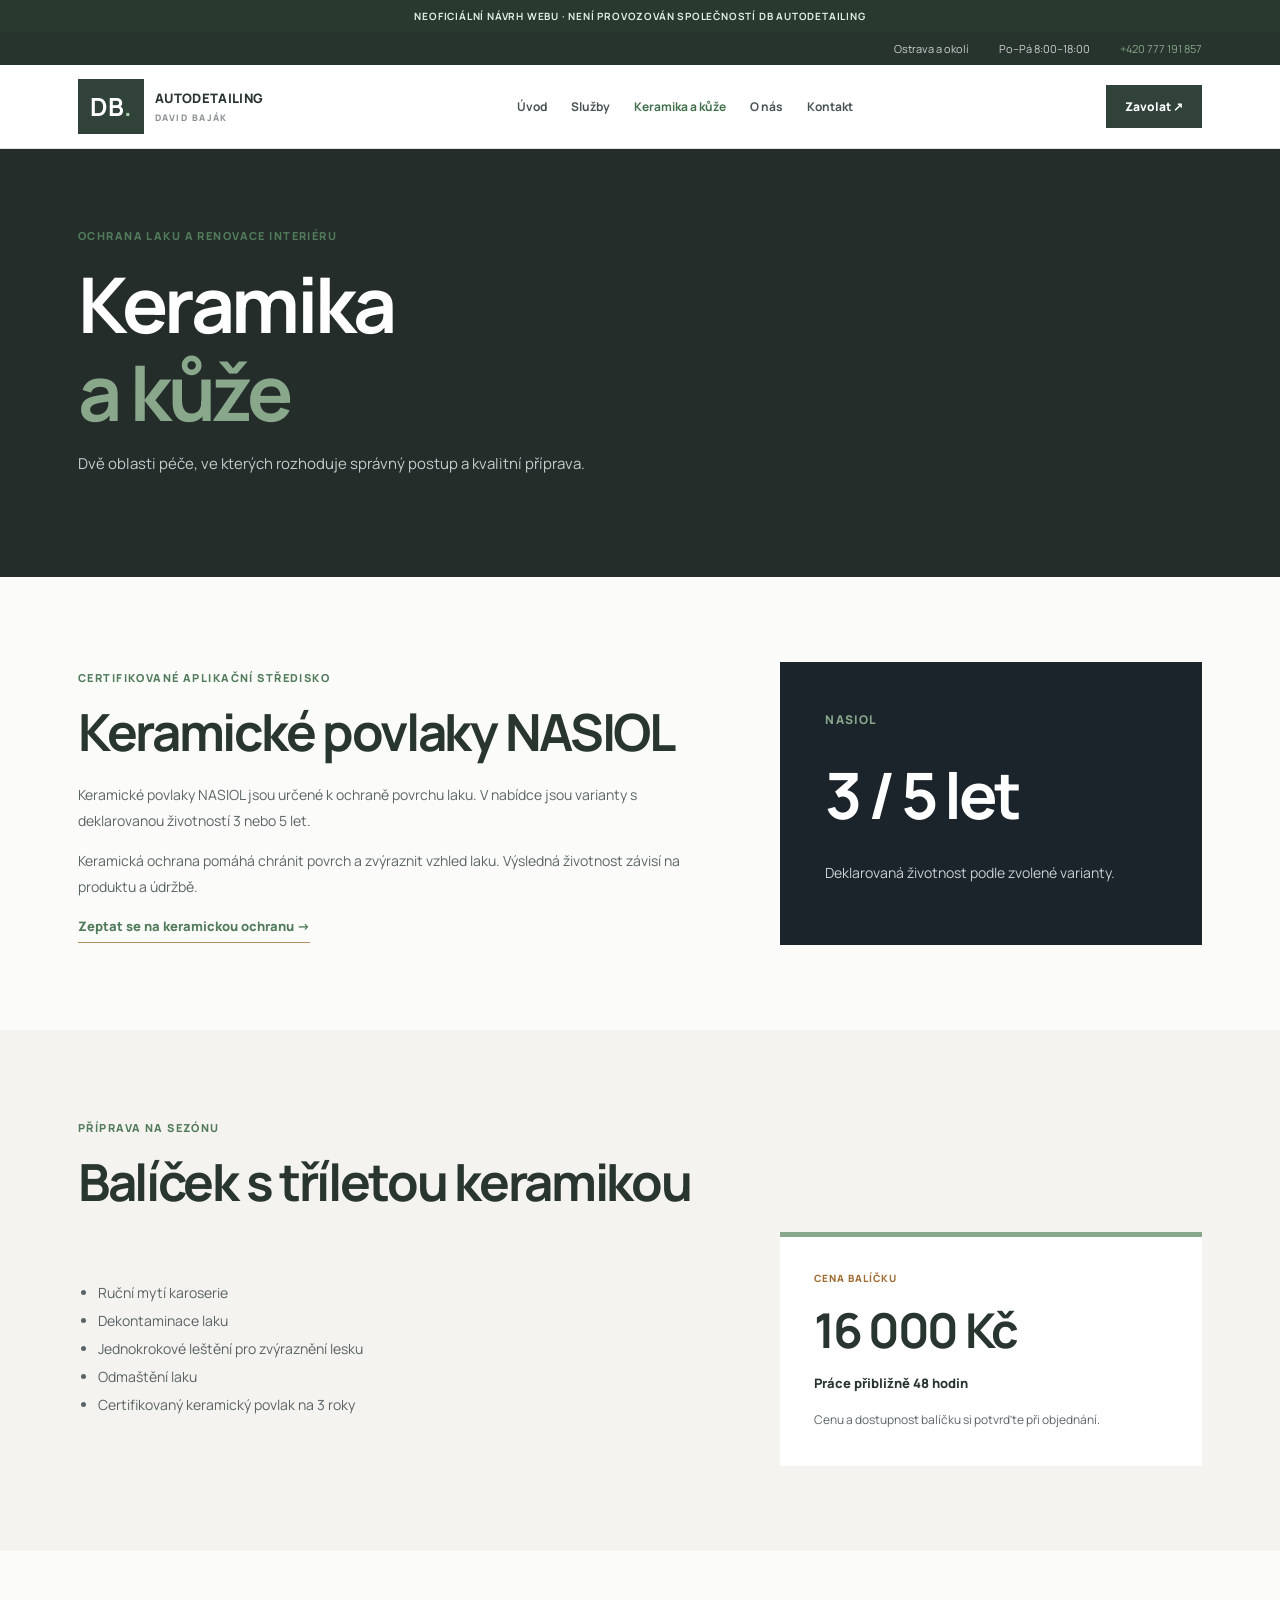
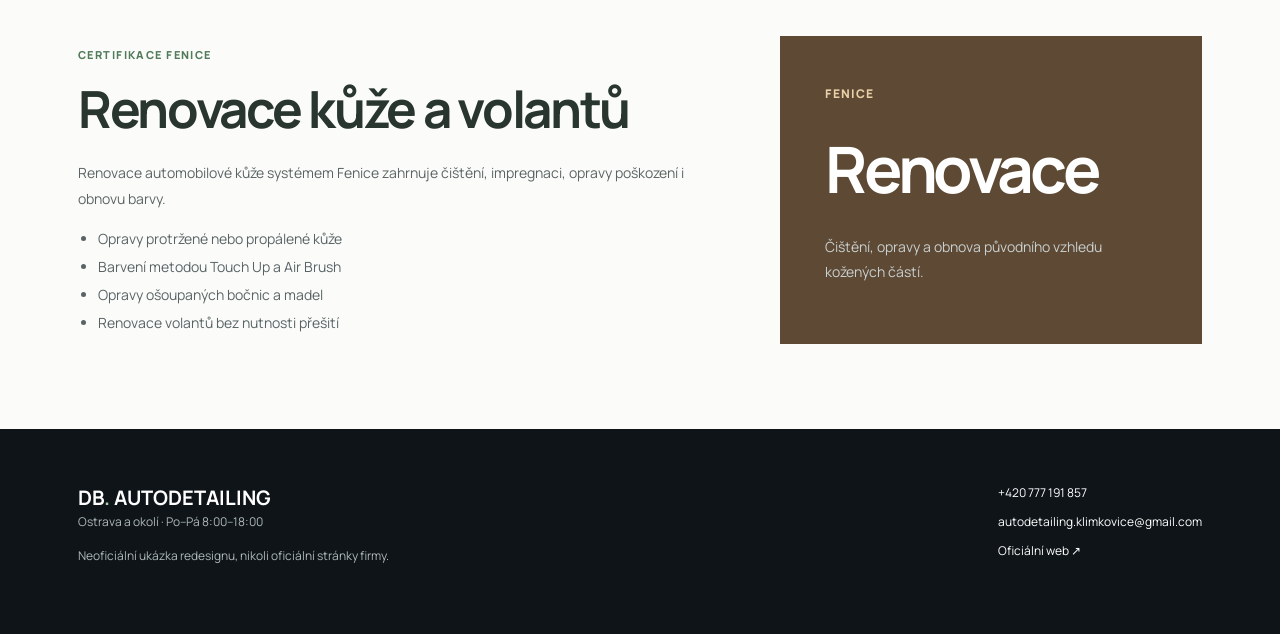
==== keramika.html @ 7281c3bb "Add files via upload" ====
<!doctype html><html lang="cs"><head><meta charset="utf-8"><meta name="viewport" content="width=device-width,initial-scale=1"><meta name="description" content="DB Autodetailing – přehled služeb a péče o vozidla v Ostravě a okolí. Neoficiální návrh webu."><title>Keramika a kůže | DB Autodetailing – návrh</title><link rel="stylesheet" href="style.css"><script defer src="script.js"></script></head><body><div class="notice">NEOFICIÁLNÍ NÁVRH WEBU · NENÍ PROVOZOVÁN SPOLEČNOSTÍ DB AUTODETAILING</div><div class="topline"><span>Ostrava a okolí</span><span>Po–Pá 8:00–18:00</span><a href="tel:+420777191857">+420 777 191 857</a></div><header><a class="brand" href="index.html"><b>DB<span>.</span></b><span>AUTODETAILING<small>DAVID BAJÁK</small></span></a><button class="hamburger" aria-expanded="false" aria-controls="nav">☰ Menu</button><nav id="nav"><a href="index.html" class="">Úvod</a><a href="sluzby.html" class="">Služby</a><a href="keramika.html" class="active">Keramika a kůže</a><a href="o-nas.html" class="">O nás</a><a href="kontakt.html" class="">Kontakt</a></nav><a class="call" href="tel:+420777191857">Zavolat ↗</a></header><main><section class="page-hero"><div class="wrap"><span class="eyebrow">OCHRANA LAKU A RENOVACE INTERIÉRU</span><h1>Keramika<br><em>a kůže</em></h1><p>Dvě oblasti péče, ve kterých rozhoduje správný postup a kvalitní příprava.</p></div></section><section class="section wrap split"><div><span class="eyebrow">CERTIFIKOVANÉ APLIKAČNÍ STŘEDISKO</span><h2>Keramické povlaky NASIOL</h2><p>Keramické povlaky NASIOL jsou určené k ochraně povrchu laku. V nabídce jsou varianty s deklarovanou životností 3 nebo 5 let.</p><p>Keramická ochrana pomáhá chránit povrch a zvýraznit vzhled laku. Výsledná životnost závisí na produktu a údržbě.</p><a class="text-link" href="kontakt.html">Zeptat se na keramickou ochranu →</a></div><aside class="feature-box"><span>NASIOL</span><strong>3 / 5 let</strong><p>Deklarovaná životnost podle zvolené varianty.</p></aside></section><section class="section alt" id="balicek"><div class="wrap"><span class="eyebrow">PŘÍPRAVA NA SEZÓNU</span><h2>Balíček s tříletou keramikou</h2><div class="split"><ul class="checklist"><li>Ruční mytí karoserie</li><li>Dekontaminace laku</li><li>Jednokrokové leštění pro zvýraznění lesku</li><li>Odmaštění laku</li><li>Certifikovaný keramický povlak na 3 roky</li></ul><div class="price pale"><small>CENA BALÍČKU</small><strong>16 000 Kč</strong><span>Práce přibližně 48 hodin</span><p>Cenu a dostupnost balíčku si potvrďte při objednání.</p></div></div></div></section><section class="section wrap split" id="kuze"><div><span class="eyebrow">CERTIFIKACE FENICE</span><h2>Renovace kůže a volantů</h2><p>Renovace automobilové kůže systémem Fenice zahrnuje čištění, impregnaci, opravy poškození i obnovu barvy.</p><ul class="checklist"><li>Opravy protržené nebo propálené kůže</li><li>Barvení metodou Touch Up a Air Brush</li><li>Opravy ošoupaných bočnic a madel</li><li>Renovace volantů bez nutnosti přešití</li></ul></div><aside class="feature-box warm"><span>FENICE</span><strong>Renovace</strong><p>Čištění, opravy a obnova původního vzhledu kožených částí.</p></aside></section></main><footer><div><strong>DB<span class="accent">.</span> AUTODETAILING</strong><p>Ostrava a okolí · Po–Pá 8:00–18:00</p><p>Neoficiální ukázka redesignu, nikoli oficiální stránky firmy.</p></div><div><a href="tel:+420777191857">+420 777 191 857</a><a href="mailto:autodetailing.klimkovice@gmail.com">autodetailing.klimkovice@gmail.com</a><a href="https://dbautodetailing.webnode.cz/" target="_blank" rel="noopener">Oficiální web ↗</a></div></footer></body></html>
---- style.css ----
@import url('https://fonts.googleapis.com/css2?family=DM+Sans:wght@400;500;600;700;800&family=Manrope:wght@400;500;600;700;800&display=swap');:root{--dark:#242d2a;--navy:#34433e;--gold:#88a78b;--ink:#29352f;--muted:#69756f;--cream:#f3f5f1;--line:#d9e0da}*{box-sizing:border-box}html{scroll-behavior:smooth;scroll-padding-top:100px}body{margin:0;font-family:Manrope,Arial,sans-serif;color:var(--ink);background:#fff}a{color:inherit;text-decoration:none}button{font:inherit}.wrap{max-width:1180px;margin:auto;padding-left:28px;padding-right:28px}.notice{background:#26352d;color:#d7e8d9;text-align:center;font-size:10px;letter-spacing:.08em;padding:9px 12px;font-weight:700}.topline{background:var(--dark);color:#cdd1d0;display:flex;gap:30px;justify-content:flex-end;padding:9px max(28px,calc((100vw - 1124px)/2));font-size:11px}.topline a{color:var(--gold)}header{height:83px;display:flex;align-items:center;gap:40px;justify-content:space-between;padding:0 max(28px,calc((100vw - 1124px)/2));background:#fff;position:sticky;top:0;z-index:20;box-shadow:0 1px 0 #e5e4df}.brand{display:flex;align-items:center;gap:11px;font-weight:800;font-size:13px;letter-spacing:.025em;white-space:nowrap}.brand>b{background:var(--dark);color:white;padding:10px 12px;font-size:25px}.brand>b span,.accent{color:var(--gold)}.brand small{display:block;font-size:9px;letter-spacing:.16em;color:#8b9291;margin-top:4px}nav{display:flex;align-items:center;gap:24px}nav a{font-size:12px;font-weight:700;color:#485254}nav a:hover,nav a.active{color:#4f7e5b}.call{background:var(--dark);color:#fff;padding:13px 19px;font-size:12px;font-weight:800;white-space:nowrap}.call:hover,.btn:hover{background:#496954}.hamburger{display:none}h1,h2,h3,p{margin-top:0}h1,h2,h3{letter-spacing:-.045em;line-height:1.14}h1{font-size:clamp(48px,6vw,83px);margin:20px 0 24px}h2{font-size:clamp(34px,4vw,52px);margin:15px 0 22px}h3{font-size:21px}h1 em{font-style:normal;color:var(--gold)}.eyebrow{font-size:11px;font-weight:800;letter-spacing:.13em;color:#ae7d43}.hero{background:var(--dark);color:#fff}.hero-grid{min-height:610px;display:grid;grid-template-columns:1.1fr .9fr;align-items:center;gap:35px}.hero p{max-width:510px;line-height:1.85;color:#c3cccd;font-size:15px}.actions{display:flex;align-items:center;gap:27px;flex-wrap:wrap;margin:29px 0 55px}.btn{display:inline-flex;align-items:center;justify-content:space-between;gap:26px;background:#88a78b;color:#151b1e;font-size:13px;font-weight:800;padding:17px 22px;transition:background .2s}.btn span{font-size:19px}.subtle{font-size:13px;font-weight:700;color:#f4f2ee;border-bottom:1px solid var(--gold);padding-bottom:7px}.facts{display:flex;gap:30px;border-top:1px solid #364047;padding-top:25px}.facts div{display:flex;flex-direction:column;gap:5px}.facts b{font-size:20px;color:#fff}.facts small{color:#aab4b5;font-size:10px}.hero-art{min-height:380px;background:radial-gradient(ellipse at 50% 70%,#3b3730,#1b2429 58%,#131a1e);border:1px solid #384147;position:relative;overflow:hidden}.art-caption{position:absolute;bottom:20px;left:25px;font-size:10px;letter-spacing:.16em;color:#d1b28a}.car-mark{position:absolute;inset:0}.car-mark .roof{position:absolute;left:20%;top:34%;width:62%;height:24%;border-top:7px solid #88a78b;border-left:6px solid #88a78b;border-right:6px solid #88a78b;border-radius:60% 70% 0 0;transform:skewX(-15deg)}.car-mark .body{position:absolute;left:8%;top:57%;width:84%;height:21%;border-top:8px solid #d7d4cb;border-bottom:6px solid #757b7a;border-radius:28% 35% 13% 13%}.car-mark .wheel{position:absolute;top:71%;height:19%;aspect-ratio:1;border-radius:50%;background:#0b1012;border:7px solid #88a78b}.w1{left:21%}.w2{right:20%}.section{padding-top:85px;padding-bottom:85px}.section-head{display:flex;align-items:end;justify-content:space-between;gap:20px;margin-bottom:28px}.text-link{color:#a26f35;font-size:13px;font-weight:800;border-bottom:1px solid #b78d5b;padding-bottom:7px;display:inline-block}.cards{display:grid;grid-template-columns:repeat(4,1fr);gap:14px}.card{background:var(--cream);border:1px solid #ebe8e1;padding:27px 23px;min-height:265px;display:flex;flex-direction:column}.card:hover{border-color:#88a78b;box-shadow:0 8px 25px #0000000b}.card>span{color:#b38651;font-size:12px;font-weight:800}.card h3{margin:33px 0 13px}.card p{color:#667072;line-height:1.75;font-size:13px}.card b{font-size:12px;color:#9b6c34;margin-top:auto}.promo{background:#e9e2d6;padding:75px 0}.promo-grid{display:grid;grid-template-columns:1.3fr .7fr;align-items:center;gap:70px}.promo p,.about-short p,.split p,.contact-aside p{line-height:1.85;color:#5b6464;font-size:14px}.promo .btn{margin-top:15px}.price{padding:34px;background:#fff;border-top:5px solid var(--gold);display:flex;flex-direction:column;gap:12px}.price small{font-size:10px;letter-spacing:.1em;color:#a06d34;font-weight:800}.price strong{font-size:clamp(32px,4vw,48px);letter-spacing:-.05em}.price span{font-size:13px;font-weight:800}.price p{font-size:12px;margin:5px 0 0}.about-short{display:grid;grid-template-columns:1fr 1fr;gap:70px;align-items:center}.quote{background:#34433e;color:white;padding:45px}.quote span{font-size:70px;line-height:1;color:var(--gold);font-family:Georgia,serif}.quote p{font-size:24px;line-height:1.55;color:#fff}.quote small{font-size:10px;color:#88a78b;font-weight:800;letter-spacing:.08em}.bottom-cta{background:var(--dark);color:white;padding:65px 0}.bottom-cta .wrap{display:flex;justify-content:space-between;align-items:center;gap:30px}.bottom-cta h2{margin:0}.page-hero{background:var(--dark);color:white;padding:75px 0 85px}.page-hero h1{margin:15px 0}.page-hero p{max-width:630px;line-height:1.8;color:#c3cccd;font-size:15px}.service-grid{display:grid;grid-template-columns:repeat(2,1fr);gap:18px}.service-item{border:1px solid #e1e3df;padding:28px;display:grid;grid-template-columns:48px 1fr;gap:13px;scroll-margin-top:120px}.service-item h3{margin:0 0 15px}.count{color:#a87c49;font-weight:800}.service-item ul,.checklist{margin:0;padding-left:18px;color:#596365;line-height:2;font-size:13px}.note{margin-top:30px;padding:20px;background:#f4f1eb;font-size:13px}.note a{color:#98652e;font-weight:800}.split{display:grid;grid-template-columns:1.2fr .8fr;gap:70px;align-items:center}.alt{background:#f5f3ef}.feature-box{background:#1a242a;color:white;padding:45px}.feature-box span{font-size:12px;color:var(--gold);font-weight:800;letter-spacing:.1em}.feature-box strong{display:block;font-size:clamp(35px,5vw,65px);letter-spacing:-.06em;margin:22px 0}.feature-box p{color:#c9d0d0}.feature-box.warm{background:#5d4934}.feature-box.warm span{color:#ead0a7}.price.pale{background:#fff}.checklist{padding-left:20px;font-size:14px}.maxp{max-width:750px;line-height:1.9;color:#5d6768}.quote.big{min-height:350px}.contact-grid{display:grid;grid-template-columns:1.2fr .8fr;gap:55px}.contact-panel{background:#f6f5f1;padding:35px}.contact-panel .eyebrow{display:block;margin:0 0 10px}.contact-panel hr{border:0;border-top:1px solid #deded7;margin:30px 0}.contact-big{font-size:clamp(25px,3.5vw,42px);font-weight:800;letter-spacing:-.04em;display:block}.contact-email{font-weight:700;overflow-wrap:anywhere}.contact-panel p{font-size:13px;color:#626c6d}.contact-aside{padding:20px 0}.fine{font-size:12px!important;margin-top:25px}footer{background:#0e1418;color:white;padding:55px max(28px,calc((100vw - 1124px)/2));display:flex;justify-content:space-between;gap:40px}footer strong{font-size:20px}footer p{font-size:12px;color:#aeb9b8;max-width:380px;line-height:1.8}footer>div:last-child{display:flex;flex-direction:column;gap:12px;font-size:12px}footer a:hover{color:var(--gold)}@media(max-width:980px){header{gap:15px}nav{gap:13px}.cards{grid-template-columns:repeat(2,1fr)}.hero-grid{grid-template-columns:1fr}.hero-grid>div:first-child{padding-top:65px}.hero-art{margin-bottom:50px;min-height:270px}.promo-grid{gap:30px}}@media(max-width:720px){.topline{justify-content:center;flex-wrap:wrap;gap:9px 18px}.topline span:first-child{display:none}header{height:70px;padding:0 20px}.brand{font-size:11px}.brand>b{font-size:20px}.hamburger{display:block;background:white;border:1px solid #ddd;padding:9px 12px;font-weight:800;font-size:12px}.call{display:none}nav{display:none;position:absolute;top:70px;left:0;right:0;background:#fff;box-shadow:0 10px 18px #0002;padding:20px;flex-direction:column;align-items:stretch;gap:22px}nav.open{display:flex}.wrap{padding-left:20px;padding-right:20px}.hero-grid{min-height:0}.hero-grid>div:first-child{padding-top:55px}.hero-art{min-height:230px}.facts{gap:15px;flex-wrap:wrap}.section{padding-top:58px;padding-bottom:58px}.section-head{align-items:flex-start;flex-direction:column}.cards,.promo-grid,.about-short,.service-grid,.split,.contact-grid{grid-template-columns:1fr}.card{min-height:210px}.promo{padding:55px 0}.about-short{gap:30px}.bottom-cta .wrap{align-items:flex-start;flex-direction:column}.page-hero{padding:55px 0}.service-item{padding:23px}.quote{padding:30px}footer{flex-direction:column;padding:40px 20px}}@media(max-width:420px){.cards{grid-template-columns:1fr}h1{font-size:48px}.actions{align-items:flex-start;flex-direction:column}.facts b{font-size:17px}.hero-art{min-height:200px}}
/* Studio palette: forest green, sage, graphite and light grey. */
body{background:#fbfcfa}.notice{background:#283a30;color:#e1eee2}.topline{background:#27332d}.brand>b,.call{background:#304239}.brand>b span,.accent{color:#a9d0aa}.call:hover,.btn:hover{background:#466b52}.eyebrow,.text-link{color:#517b5b}nav a.active,nav a:hover{color:#416e4b}.hero{background:linear-gradient(115deg,#26372d,#46574e)}.btn{background:#85aa88;color:#102317}.card:hover{border-color:#89ab8e}.gallery-section{background:#eef2ed;padding-top:75px;padding-bottom:85px}.gallery-note{max-width:740px;font-size:13px;line-height:1.75;color:#65736a;margin:8px 0 25px}.gallery-grid{display:grid;grid-template-columns:repeat(3,minmax(0,1fr));gap:18px}.gallery-item{background:#fff;border:1px solid #d8e0d9;padding:0;text-align:left;cursor:zoom-in;overflow:hidden;box-shadow:0 8px 24px #1a2b1b0b}.gallery-item img{width:100%;aspect-ratio:4/3;display:block;object-fit:cover;transition:transform .25s}.gallery-item:hover img{transform:scale(1.035)}.gallery-item span{display:block;padding:15px 18px;font-weight:750;font-size:13px;color:#283c2e}.gallery-dialog{border:0;padding:0;background:#17231c;color:#fff;max-width:min(1050px,95vw);width:100%;box-shadow:0 25px 90px #0009}.gallery-dialog::backdrop{background:#08140eea}.gallery-view{display:grid;grid-template-columns:1fr;justify-items:center;padding:20px}.gallery-view img{max-height:74vh;max-width:100%;width:auto;object-fit:contain}.gallery-view p{font-size:13px;color:#d5e2d5;text-align:center}.gallery-controls{display:flex;align-items:center;justify-content:space-between;width:100%;gap:12px;margin-top:10px}.gallery-controls button{background:#8aab8b;color:#13271a;border:0;padding:12px 20px;font-weight:800;cursor:pointer}.gallery-controls button:hover{background:#b3cbb3}.gallery-controls .close-gallery{background:#e3e8e1}.gallery-count{font-size:12px;color:#d4dfd2}@media(max-width:800px){.gallery-grid{grid-template-columns:repeat(2,minmax(0,1fr))}}@media(max-width:520px){.gallery-grid{grid-template-columns:1fr}.gallery-view{padding:10px}.gallery-controls button{padding:11px 12px}}
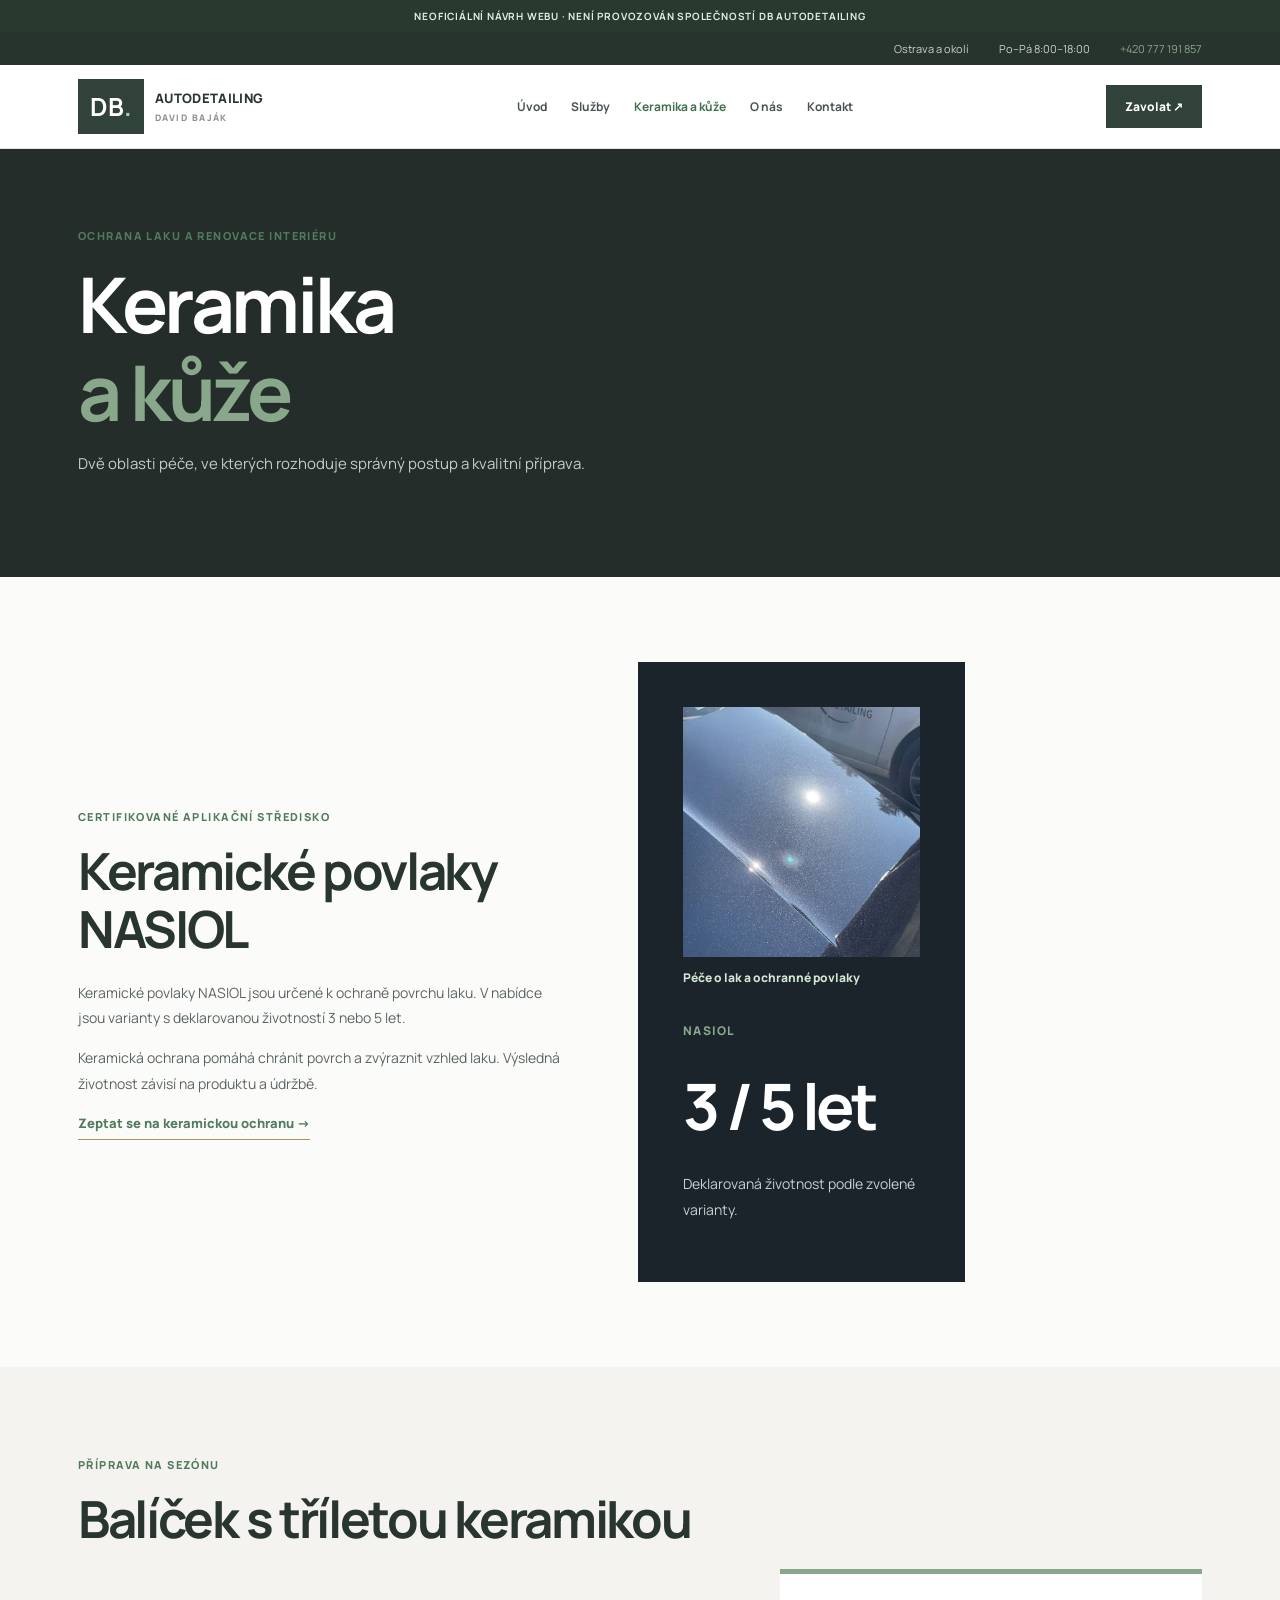
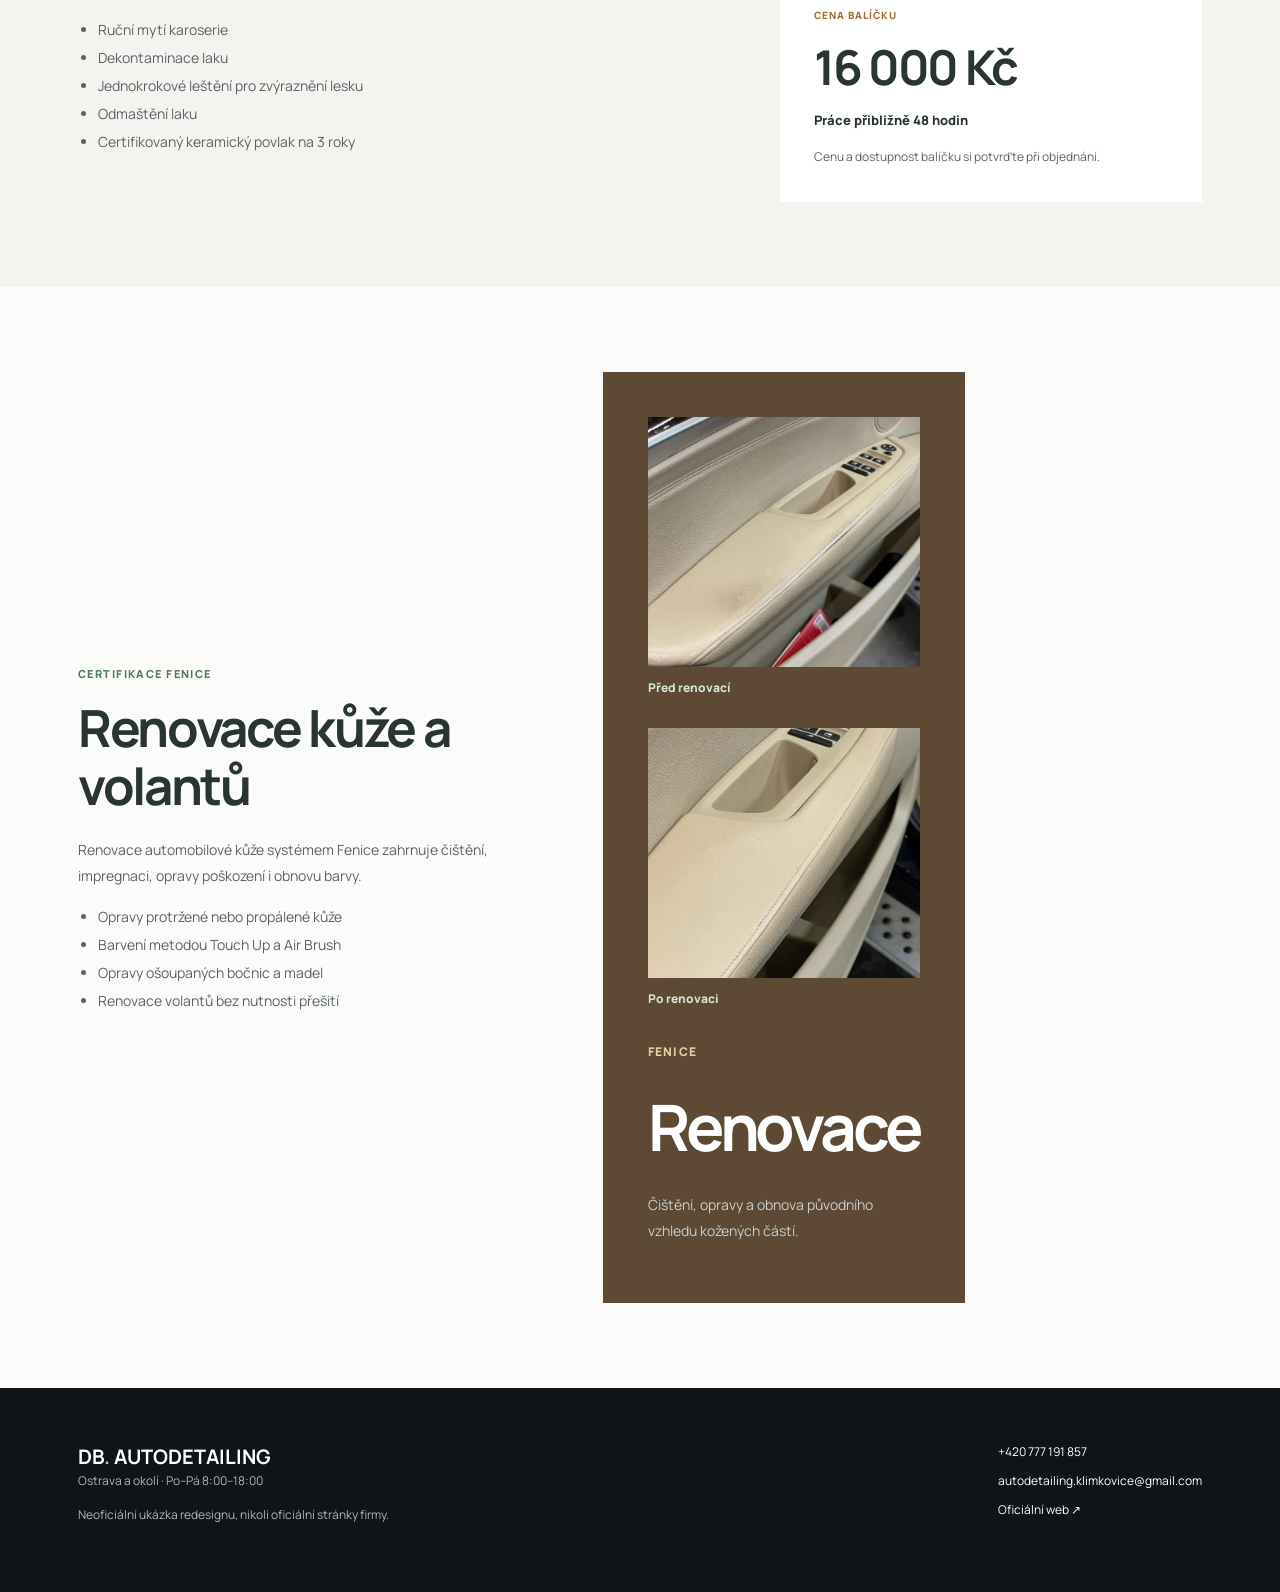
==== commit 2756b75b: "Add files via upload" ====
--- a/keramika.html
+++ b/keramika.html
@@ -1 +1,2 @@
-<!doctype html><html lang="cs"><head><meta charset="utf-8"><meta name="viewport" content="width=device-width,initial-scale=1"><meta name="description" content="DB Autodetailing – přehled služeb a péče o vozidla v Ostravě a okolí. Neoficiální návrh webu."><title>Keramika a kůže | DB Autodetailing – návrh</title><link rel="stylesheet" href="style.css"><script defer src="script.js"></script></head><body><div class="notice">NEOFICIÁLNÍ NÁVRH WEBU · NENÍ PROVOZOVÁN SPOLEČNOSTÍ DB AUTODETAILING</div><div class="topline"><span>Ostrava a okolí</span><span>Po–Pá 8:00–18:00</span><a href="tel:+420777191857">+420 777 191 857</a></div><header><a class="brand" href="index.html"><b>DB<span>.</span></b><span>AUTODETAILING<small>DAVID BAJÁK</small></span></a><button class="hamburger" aria-expanded="false" aria-controls="nav">☰ Menu</button><nav id="nav"><a href="index.html" class="">Úvod</a><a href="sluzby.html" class="">Služby</a><a href="keramika.html" class="active">Keramika a kůže</a><a href="o-nas.html" class="">O nás</a><a href="kontakt.html" class="">Kontakt</a></nav><a class="call" href="tel:+420777191857">Zavolat ↗</a></header><main><section class="page-hero"><div class="wrap"><span class="eyebrow">OCHRANA LAKU A RENOVACE INTERIÉRU</span><h1>Keramika<br><em>a kůže</em></h1><p>Dvě oblasti péče, ve kterých rozhoduje správný postup a kvalitní příprava.</p></div></section><section class="section wrap split"><div><span class="eyebrow">CERTIFIKOVANÉ APLIKAČNÍ STŘEDISKO</span><h2>Keramické povlaky NASIOL</h2><p>Keramické povlaky NASIOL jsou určené k ochraně povrchu laku. V nabídce jsou varianty s deklarovanou životností 3 nebo 5 let.</p><p>Keramická ochrana pomáhá chránit povrch a zvýraznit vzhled laku. Výsledná životnost závisí na produktu a údržbě.</p><a class="text-link" href="kontakt.html">Zeptat se na keramickou ochranu →</a></div><aside class="feature-box"><span>NASIOL</span><strong>3 / 5 let</strong><p>Deklarovaná životnost podle zvolené varianty.</p></aside></section><section class="section alt" id="balicek"><div class="wrap"><span class="eyebrow">PŘÍPRAVA NA SEZÓNU</span><h2>Balíček s tříletou keramikou</h2><div class="split"><ul class="checklist"><li>Ruční mytí karoserie</li><li>Dekontaminace laku</li><li>Jednokrokové leštění pro zvýraznění lesku</li><li>Odmaštění laku</li><li>Certifikovaný keramický povlak na 3 roky</li></ul><div class="price pale"><small>CENA BALÍČKU</small><strong>16 000 Kč</strong><span>Práce přibližně 48 hodin</span><p>Cenu a dostupnost balíčku si potvrďte při objednání.</p></div></div></div></section><section class="section wrap split" id="kuze"><div><span class="eyebrow">CERTIFIKACE FENICE</span><h2>Renovace kůže a volantů</h2><p>Renovace automobilové kůže systémem Fenice zahrnuje čištění, impregnaci, opravy poškození i obnovu barvy.</p><ul class="checklist"><li>Opravy protržené nebo propálené kůže</li><li>Barvení metodou Touch Up a Air Brush</li><li>Opravy ošoupaných bočnic a madel</li><li>Renovace volantů bez nutnosti přešití</li></ul></div><aside class="feature-box warm"><span>FENICE</span><strong>Renovace</strong><p>Čištění, opravy a obnova původního vzhledu kožených částí.</p></aside></section></main><footer><div><strong>DB<span class="accent">.</span> AUTODETAILING</strong><p>Ostrava a okolí · Po–Pá 8:00–18:00</p><p>Neoficiální ukázka redesignu, nikoli oficiální stránky firmy.</p></div><div><a href="tel:+420777191857">+420 777 191 857</a><a href="mailto:autodetailing.klimkovice@gmail.com">autodetailing.klimkovice@gmail.com</a><a href="https://dbautodetailing.webnode.cz/" target="_blank" rel="noopener">Oficiální web ↗</a></div></footer></body></html>+<!DOCTYPE html>
+<html lang="cs"><head><meta charset="utf-8"/><meta content="width=device-width,initial-scale=1" name="viewport"/><meta content="DB Autodetailing – přehled služeb a péče o vozidla v Ostravě a okolí. Neoficiální návrh webu." name="description"/><title>Keramika a kůže | DB Autodetailing – návrh</title><link href="style.css" rel="stylesheet"/><script defer="" src="script.js"></script></head><body><div class="notice">NEOFICIÁLNÍ NÁVRH WEBU · NENÍ PROVOZOVÁN SPOLEČNOSTÍ DB AUTODETAILING</div><div class="topline"><span>Ostrava a okolí</span><span>Po–Pá 8:00–18:00</span><a href="tel:+420777191857">+420 777 191 857</a></div><header><a class="brand" href="index.html"><b>DB<span>.</span></b><span>AUTODETAILING<small>DAVID BAJÁK</small></span></a><button aria-controls="nav" aria-expanded="false" class="hamburger">☰ Menu</button><nav id="nav"><a class="" href="index.html">Úvod</a><a class="" href="sluzby.html">Služby</a><a class="active" href="keramika.html">Keramika a kůže</a><a class="" href="o-nas.html">O nás</a><a class="" href="kontakt.html">Kontakt</a></nav><a class="call" href="tel:+420777191857">Zavolat ↗</a></header><main><section class="page-hero"><div class="wrap"><span class="eyebrow">OCHRANA LAKU A RENOVACE INTERIÉRU</span><h1>Keramika<br/><em>a kůže</em></h1><p>Dvě oblasti péče, ve kterých rozhoduje správný postup a kvalitní příprava.</p></div></section><section class="section wrap split"><div><span class="eyebrow">CERTIFIKOVANÉ APLIKAČNÍ STŘEDISKO</span><h2>Keramické povlaky NASIOL</h2><p>Keramické povlaky NASIOL jsou určené k ochraně povrchu laku. V nabídce jsou varianty s deklarovanou životností 3 nebo 5 let.</p><p>Keramická ochrana pomáhá chránit povrch a zvýraznit vzhled laku. Výsledná životnost závisí na produktu a údržbě.</p><a class="text-link" href="kontakt.html">Zeptat se na keramickou ochranu →</a></div><aside class="feature-box"><figure class="inline-photo"><img alt="Detail laku vozidla při péči o povrch" loading="lazy" src="fotografie/ceramic.webp"/><figcaption>Péče o lak a ochranné povlaky</figcaption></figure><span>NASIOL</span><strong>3 / 5 let</strong><p>Deklarovaná životnost podle zvolené varianty.</p></aside></section><section class="section alt" id="balicek"><div class="wrap"><span class="eyebrow">PŘÍPRAVA NA SEZÓNU</span><h2>Balíček s tříletou keramikou</h2><div class="split"><ul class="checklist"><li>Ruční mytí karoserie</li><li>Dekontaminace laku</li><li>Jednokrokové leštění pro zvýraznění lesku</li><li>Odmaštění laku</li><li>Certifikovaný keramický povlak na 3 roky</li></ul><div class="price pale"><small>CENA BALÍČKU</small><strong>16 000 Kč</strong><span>Práce přibližně 48 hodin</span><p>Cenu a dostupnost balíčku si potvrďte při objednání.</p></div></div></div></section><section class="section wrap split" id="kuze"><div><span class="eyebrow">CERTIFIKACE FENICE</span><h2>Renovace kůže a volantů</h2><p>Renovace automobilové kůže systémem Fenice zahrnuje čištění, impregnaci, opravy poškození i obnovu barvy.</p><ul class="checklist"><li>Opravy protržené nebo propálené kůže</li><li>Barvení metodou Touch Up a Air Brush</li><li>Opravy ošoupaných bočnic a madel</li><li>Renovace volantů bez nutnosti přešití</li></ul></div><aside class="feature-box warm"><figure class="inline-photo"><img alt="Kožený díl BMW před renovací" loading="lazy" src="fotografie/leather-before.webp"/><figcaption>Před renovací</figcaption></figure><figure class="inline-photo"><img alt="Kožený díl BMW po renovaci" loading="lazy" src="fotografie/leather-after.webp"/><figcaption>Po renovaci</figcaption></figure><span>FENICE</span><strong>Renovace</strong><p>Čištění, opravy a obnova původního vzhledu kožených částí.</p></aside></section></main><footer><div><strong>DB<span class="accent">.</span> AUTODETAILING</strong><p>Ostrava a okolí · Po–Pá 8:00–18:00</p><p>Neoficiální ukázka redesignu, nikoli oficiální stránky firmy.</p></div><div><a href="tel:+420777191857">+420 777 191 857</a><a href="mailto:autodetailing.klimkovice@gmail.com">autodetailing.klimkovice@gmail.com</a><a href="https://dbautodetailing.webnode.cz/" rel="noopener" target="_blank">Oficiální web ↗</a></div></footer></body></html>
--- a/style.css
+++ b/style.css
@@ -1,3 +1,44 @@
 @import url('https://fonts.googleapis.com/css2?family=DM+Sans:wght@400;500;600;700;800&family=Manrope:wght@400;500;600;700;800&display=swap');:root{--dark:#242d2a;--navy:#34433e;--gold:#88a78b;--ink:#29352f;--muted:#69756f;--cream:#f3f5f1;--line:#d9e0da}*{box-sizing:border-box}html{scroll-behavior:smooth;scroll-padding-top:100px}body{margin:0;font-family:Manrope,Arial,sans-serif;color:var(--ink);background:#fff}a{color:inherit;text-decoration:none}button{font:inherit}.wrap{max-width:1180px;margin:auto;padding-left:28px;padding-right:28px}.notice{background:#26352d;color:#d7e8d9;text-align:center;font-size:10px;letter-spacing:.08em;padding:9px 12px;font-weight:700}.topline{background:var(--dark);color:#cdd1d0;display:flex;gap:30px;justify-content:flex-end;padding:9px max(28px,calc((100vw - 1124px)/2));font-size:11px}.topline a{color:var(--gold)}header{height:83px;display:flex;align-items:center;gap:40px;justify-content:space-between;padding:0 max(28px,calc((100vw - 1124px)/2));background:#fff;position:sticky;top:0;z-index:20;box-shadow:0 1px 0 #e5e4df}.brand{display:flex;align-items:center;gap:11px;font-weight:800;font-size:13px;letter-spacing:.025em;white-space:nowrap}.brand>b{background:var(--dark);color:white;padding:10px 12px;font-size:25px}.brand>b span,.accent{color:var(--gold)}.brand small{display:block;font-size:9px;letter-spacing:.16em;color:#8b9291;margin-top:4px}nav{display:flex;align-items:center;gap:24px}nav a{font-size:12px;font-weight:700;color:#485254}nav a:hover,nav a.active{color:#4f7e5b}.call{background:var(--dark);color:#fff;padding:13px 19px;font-size:12px;font-weight:800;white-space:nowrap}.call:hover,.btn:hover{background:#496954}.hamburger{display:none}h1,h2,h3,p{margin-top:0}h1,h2,h3{letter-spacing:-.045em;line-height:1.14}h1{font-size:clamp(48px,6vw,83px);margin:20px 0 24px}h2{font-size:clamp(34px,4vw,52px);margin:15px 0 22px}h3{font-size:21px}h1 em{font-style:normal;color:var(--gold)}.eyebrow{font-size:11px;font-weight:800;letter-spacing:.13em;color:#ae7d43}.hero{background:var(--dark);color:#fff}.hero-grid{min-height:610px;display:grid;grid-template-columns:1.1fr .9fr;align-items:center;gap:35px}.hero p{max-width:510px;line-height:1.85;color:#c3cccd;font-size:15px}.actions{display:flex;align-items:center;gap:27px;flex-wrap:wrap;margin:29px 0 55px}.btn{display:inline-flex;align-items:center;justify-content:space-between;gap:26px;background:#88a78b;color:#151b1e;font-size:13px;font-weight:800;padding:17px 22px;transition:background .2s}.btn span{font-size:19px}.subtle{font-size:13px;font-weight:700;color:#f4f2ee;border-bottom:1px solid var(--gold);padding-bottom:7px}.facts{display:flex;gap:30px;border-top:1px solid #364047;padding-top:25px}.facts div{display:flex;flex-direction:column;gap:5px}.facts b{font-size:20px;color:#fff}.facts small{color:#aab4b5;font-size:10px}.hero-art{min-height:380px;background:radial-gradient(ellipse at 50% 70%,#3b3730,#1b2429 58%,#131a1e);border:1px solid #384147;position:relative;overflow:hidden}.art-caption{position:absolute;bottom:20px;left:25px;font-size:10px;letter-spacing:.16em;color:#d1b28a}.car-mark{position:absolute;inset:0}.car-mark .roof{position:absolute;left:20%;top:34%;width:62%;height:24%;border-top:7px solid #88a78b;border-left:6px solid #88a78b;border-right:6px solid #88a78b;border-radius:60% 70% 0 0;transform:skewX(-15deg)}.car-mark .body{position:absolute;left:8%;top:57%;width:84%;height:21%;border-top:8px solid #d7d4cb;border-bottom:6px solid #757b7a;border-radius:28% 35% 13% 13%}.car-mark .wheel{position:absolute;top:71%;height:19%;aspect-ratio:1;border-radius:50%;background:#0b1012;border:7px solid #88a78b}.w1{left:21%}.w2{right:20%}.section{padding-top:85px;padding-bottom:85px}.section-head{display:flex;align-items:end;justify-content:space-between;gap:20px;margin-bottom:28px}.text-link{color:#a26f35;font-size:13px;font-weight:800;border-bottom:1px solid #b78d5b;padding-bottom:7px;display:inline-block}.cards{display:grid;grid-template-columns:repeat(4,1fr);gap:14px}.card{background:var(--cream);border:1px solid #ebe8e1;padding:27px 23px;min-height:265px;display:flex;flex-direction:column}.card:hover{border-color:#88a78b;box-shadow:0 8px 25px #0000000b}.card>span{color:#b38651;font-size:12px;font-weight:800}.card h3{margin:33px 0 13px}.card p{color:#667072;line-height:1.75;font-size:13px}.card b{font-size:12px;color:#9b6c34;margin-top:auto}.promo{background:#e9e2d6;padding:75px 0}.promo-grid{display:grid;grid-template-columns:1.3fr .7fr;align-items:center;gap:70px}.promo p,.about-short p,.split p,.contact-aside p{line-height:1.85;color:#5b6464;font-size:14px}.promo .btn{margin-top:15px}.price{padding:34px;background:#fff;border-top:5px solid var(--gold);display:flex;flex-direction:column;gap:12px}.price small{font-size:10px;letter-spacing:.1em;color:#a06d34;font-weight:800}.price strong{font-size:clamp(32px,4vw,48px);letter-spacing:-.05em}.price span{font-size:13px;font-weight:800}.price p{font-size:12px;margin:5px 0 0}.about-short{display:grid;grid-template-columns:1fr 1fr;gap:70px;align-items:center}.quote{background:#34433e;color:white;padding:45px}.quote span{font-size:70px;line-height:1;color:var(--gold);font-family:Georgia,serif}.quote p{font-size:24px;line-height:1.55;color:#fff}.quote small{font-size:10px;color:#88a78b;font-weight:800;letter-spacing:.08em}.bottom-cta{background:var(--dark);color:white;padding:65px 0}.bottom-cta .wrap{display:flex;justify-content:space-between;align-items:center;gap:30px}.bottom-cta h2{margin:0}.page-hero{background:var(--dark);color:white;padding:75px 0 85px}.page-hero h1{margin:15px 0}.page-hero p{max-width:630px;line-height:1.8;color:#c3cccd;font-size:15px}.service-grid{display:grid;grid-template-columns:repeat(2,1fr);gap:18px}.service-item{border:1px solid #e1e3df;padding:28px;display:grid;grid-template-columns:48px 1fr;gap:13px;scroll-margin-top:120px}.service-item h3{margin:0 0 15px}.count{color:#a87c49;font-weight:800}.service-item ul,.checklist{margin:0;padding-left:18px;color:#596365;line-height:2;font-size:13px}.note{margin-top:30px;padding:20px;background:#f4f1eb;font-size:13px}.note a{color:#98652e;font-weight:800}.split{display:grid;grid-template-columns:1.2fr .8fr;gap:70px;align-items:center}.alt{background:#f5f3ef}.feature-box{background:#1a242a;color:white;padding:45px}.feature-box span{font-size:12px;color:var(--gold);font-weight:800;letter-spacing:.1em}.feature-box strong{display:block;font-size:clamp(35px,5vw,65px);letter-spacing:-.06em;margin:22px 0}.feature-box p{color:#c9d0d0}.feature-box.warm{background:#5d4934}.feature-box.warm span{color:#ead0a7}.price.pale{background:#fff}.checklist{padding-left:20px;font-size:14px}.maxp{max-width:750px;line-height:1.9;color:#5d6768}.quote.big{min-height:350px}.contact-grid{display:grid;grid-template-columns:1.2fr .8fr;gap:55px}.contact-panel{background:#f6f5f1;padding:35px}.contact-panel .eyebrow{display:block;margin:0 0 10px}.contact-panel hr{border:0;border-top:1px solid #deded7;margin:30px 0}.contact-big{font-size:clamp(25px,3.5vw,42px);font-weight:800;letter-spacing:-.04em;display:block}.contact-email{font-weight:700;overflow-wrap:anywhere}.contact-panel p{font-size:13px;color:#626c6d}.contact-aside{padding:20px 0}.fine{font-size:12px!important;margin-top:25px}footer{background:#0e1418;color:white;padding:55px max(28px,calc((100vw - 1124px)/2));display:flex;justify-content:space-between;gap:40px}footer strong{font-size:20px}footer p{font-size:12px;color:#aeb9b8;max-width:380px;line-height:1.8}footer>div:last-child{display:flex;flex-direction:column;gap:12px;font-size:12px}footer a:hover{color:var(--gold)}@media(max-width:980px){header{gap:15px}nav{gap:13px}.cards{grid-template-columns:repeat(2,1fr)}.hero-grid{grid-template-columns:1fr}.hero-grid>div:first-child{padding-top:65px}.hero-art{margin-bottom:50px;min-height:270px}.promo-grid{gap:30px}}@media(max-width:720px){.topline{justify-content:center;flex-wrap:wrap;gap:9px 18px}.topline span:first-child{display:none}header{height:70px;padding:0 20px}.brand{font-size:11px}.brand>b{font-size:20px}.hamburger{display:block;background:white;border:1px solid #ddd;padding:9px 12px;font-weight:800;font-size:12px}.call{display:none}nav{display:none;position:absolute;top:70px;left:0;right:0;background:#fff;box-shadow:0 10px 18px #0002;padding:20px;flex-direction:column;align-items:stretch;gap:22px}nav.open{display:flex}.wrap{padding-left:20px;padding-right:20px}.hero-grid{min-height:0}.hero-grid>div:first-child{padding-top:55px}.hero-art{min-height:230px}.facts{gap:15px;flex-wrap:wrap}.section{padding-top:58px;padding-bottom:58px}.section-head{align-items:flex-start;flex-direction:column}.cards,.promo-grid,.about-short,.service-grid,.split,.contact-grid{grid-template-columns:1fr}.card{min-height:210px}.promo{padding:55px 0}.about-short{gap:30px}.bottom-cta .wrap{align-items:flex-start;flex-direction:column}.page-hero{padding:55px 0}.service-item{padding:23px}.quote{padding:30px}footer{flex-direction:column;padding:40px 20px}}@media(max-width:420px){.cards{grid-template-columns:1fr}h1{font-size:48px}.actions{align-items:flex-start;flex-direction:column}.facts b{font-size:17px}.hero-art{min-height:200px}}
 /* Studio palette: forest green, sage, graphite and light grey. */
 body{background:#fbfcfa}.notice{background:#283a30;color:#e1eee2}.topline{background:#27332d}.brand>b,.call{background:#304239}.brand>b span,.accent{color:#a9d0aa}.call:hover,.btn:hover{background:#466b52}.eyebrow,.text-link{color:#517b5b}nav a.active,nav a:hover{color:#416e4b}.hero{background:linear-gradient(115deg,#26372d,#46574e)}.btn{background:#85aa88;color:#102317}.card:hover{border-color:#89ab8e}.gallery-section{background:#eef2ed;padding-top:75px;padding-bottom:85px}.gallery-note{max-width:740px;font-size:13px;line-height:1.75;color:#65736a;margin:8px 0 25px}.gallery-grid{display:grid;grid-template-columns:repeat(3,minmax(0,1fr));gap:18px}.gallery-item{background:#fff;border:1px solid #d8e0d9;padding:0;text-align:left;cursor:zoom-in;overflow:hidden;box-shadow:0 8px 24px #1a2b1b0b}.gallery-item img{width:100%;aspect-ratio:4/3;display:block;object-fit:cover;transition:transform .25s}.gallery-item:hover img{transform:scale(1.035)}.gallery-item span{display:block;padding:15px 18px;font-weight:750;font-size:13px;color:#283c2e}.gallery-dialog{border:0;padding:0;background:#17231c;color:#fff;max-width:min(1050px,95vw);width:100%;box-shadow:0 25px 90px #0009}.gallery-dialog::backdrop{background:#08140eea}.gallery-view{display:grid;grid-template-columns:1fr;justify-items:center;padding:20px}.gallery-view img{max-height:74vh;max-width:100%;width:auto;object-fit:contain}.gallery-view p{font-size:13px;color:#d5e2d5;text-align:center}.gallery-controls{display:flex;align-items:center;justify-content:space-between;width:100%;gap:12px;margin-top:10px}.gallery-controls button{background:#8aab8b;color:#13271a;border:0;padding:12px 20px;font-weight:800;cursor:pointer}.gallery-controls button:hover{background:#b3cbb3}.gallery-controls .close-gallery{background:#e3e8e1}.gallery-count{font-size:12px;color:#d4dfd2}@media(max-width:800px){.gallery-grid{grid-template-columns:repeat(2,minmax(0,1fr))}}@media(max-width:520px){.gallery-grid{grid-template-columns:1fr}.gallery-view{padding:10px}.gallery-controls button{padding:11px 12px}}
+
+/* Real photography, section shortcuts, map and responsive presentation */
+.hero-photo{width:100%;height:100%;min-height:380px;object-fit:cover;display:block}.hero-art{min-height:380px}.hero-art::after{content:"";position:absolute;inset:50% 0 0;background:linear-gradient(transparent,#15231a99);pointer-events:none}.hero-art .art-caption{z-index:1;color:#fff}.quick-nav-shell{position:relative;height:0;z-index:9}.quick-nav{position:absolute;top:25px;right:28px;width:215px;background:#fff;border:1px solid #dce6dd;box-shadow:0 15px 38px #182b1b1f;padding:17px;border-radius:14px;display:flex;flex-direction:column;gap:3px}.quick-nav .eyebrow{margin:5px 7px 9px}.quick-nav a{font-size:12px;font-weight:700;padding:9px 10px;border-radius:7px;display:flex;justify-content:space-between;gap:8px;color:#304239}.quick-nav a:hover,.quick-nav a:focus-visible{background:#e8f0e8;color:#244f2f}.quick-nav a span{color:#648c6a}.quick-nav-divider{border-top:1px solid #dce6dd;margin:8px 0}.services-cta{margin-top:26px;display:flex;justify-content:center}.cards .card{cursor:default}.cards .card h3{margin-top:25px}.story-grid{display:grid;grid-template-columns:repeat(3,minmax(0,1fr));gap:16px}.story-grid figure,.inline-photo,.about-photo{margin:0}.story-grid img{width:100%;aspect-ratio:4/3;object-fit:cover;display:block}.story-grid figcaption,.inline-photo figcaption,.about-photo figcaption{padding:12px 0;color:#54715a;font-weight:800;font-size:12px}.service-item{grid-template-columns:140px 35px 1fr;align-items:start}.service-photo{width:140px;height:132px;object-fit:cover;border-radius:5px}.inline-photo img,.about-photo img{width:100%;max-height:250px;object-fit:cover;display:block}.feature-box .inline-photo{margin-bottom:20px}.feature-box .inline-photo figcaption{color:#d4e6d5}.about-photo{align-self:stretch}.about-photo img{height:100%;max-height:380px}.location-section{scroll-margin-top:100px}.map-frame{height:390px;background:#e8eee7;border:1px solid #d5dfd4;border-radius:12px;overflow:hidden;margin:26px 0}.map-frame iframe{width:100%;height:100%;border:0}.map-actions{display:flex;gap:24px;align-items:center;flex-wrap:wrap}.photo-story{padding-top:45px}.gallery-item img{aspect-ratio:4/3}@media(max-width:1150px){.quick-nav-shell{height:auto;padding-top:22px;padding-bottom:12px}.quick-nav{position:static;width:auto;display:grid;grid-template-columns:repeat(3,minmax(0,1fr));box-shadow:none}.quick-nav .eyebrow,.quick-nav-divider{grid-column:1/-1}.quick-nav .eyebrow{margin:7px 9px}.quick-nav-divider{margin:6px 0}}@media(max-width:760px){.quick-nav{grid-template-columns:repeat(2,minmax(0,1fr));padding:13px}.quick-nav a{font-size:11px}.story-grid{grid-template-columns:1fr 1fr}.service-item{grid-template-columns:100px 1fr;gap:12px}.service-photo{width:100px;height:100px;grid-row:span 2}.service-item .count{display:none}.hero-photo{min-height:250px}.map-frame{height:330px}}@media(max-width:480px){.quick-nav{grid-template-columns:1fr 1fr}.story-grid{grid-template-columns:1fr}.service-item{grid-template-columns:1fr}.service-photo{width:100%;height:185px;grid-row:auto}.map-frame{height:290px}}
+
+/* Floating quick navigation: stays visible while scrolling. */
+@media (min-width:1151px) {
+  .quick-nav-shell { position:static; height:0; padding:0; }
+  .quick-nav { position:fixed; top:105px; right:clamp(16px, 2.2vw, 38px); width:225px; max-height:calc(100vh - 125px); overflow-y:auto; z-index:19; }
+  main > .section.wrap:not(.gallery-section), main > .gallery-section.wrap { padding-right:265px; }
+  main > .promo .wrap, main > .bottom-cta .wrap { padding-right:265px; }
+}
+@media (min-width:1450px) {
+  .quick-nav { right:max(24px, calc((100vw - 1440px)/2)); }
+}
+
+/* Desktop sidebar rail: reserve a dedicated column so it never covers the hero photo. */
+@media (min-width:1251px) {
+  body:has(.quick-nav-shell) main { margin-right:265px; }
+  body:has(.quick-nav-shell) main > .section.wrap:not(.gallery-section),
+  body:has(.quick-nav-shell) main > .gallery-section.wrap { padding-right:28px; }
+  body:has(.quick-nav-shell) main > .promo .wrap,
+  body:has(.quick-nav-shell) main > .bottom-cta .wrap { padding-right:28px; }
+  .quick-nav { right:22px; width:225px; top:112px; }
+  .hero-grid { gap:24px; }
+  .hero-grid h1 { font-size:clamp(48px,5vw,76px); }
+}
+@media (min-width:1151px) and (max-width:1250px) {
+  .quick-nav-shell { height:auto; padding-top:22px; padding-bottom:12px; }
+  .quick-nav { position:static; width:auto; max-height:none; overflow:visible; display:grid; grid-template-columns:repeat(3,minmax(0,1fr)); box-shadow:none; }
+  .quick-nav .eyebrow,.quick-nav-divider { grid-column:1/-1; }
+  main > .section.wrap:not(.gallery-section), main > .gallery-section.wrap { padding-right:28px; }
+  main > .promo .wrap, main > .bottom-cta .wrap { padding-right:28px; }
+}
+
+/* Quick navigation: visible below the sticky header, with only page anchors. */
+@media (min-width:1251px) {
+  .quick-nav { top:176px; max-height:calc(100vh - 196px); }
+}
+@media (min-width:1151px) and (max-width:1250px) {
+  .quick-nav { top:auto; max-height:none; }
+}
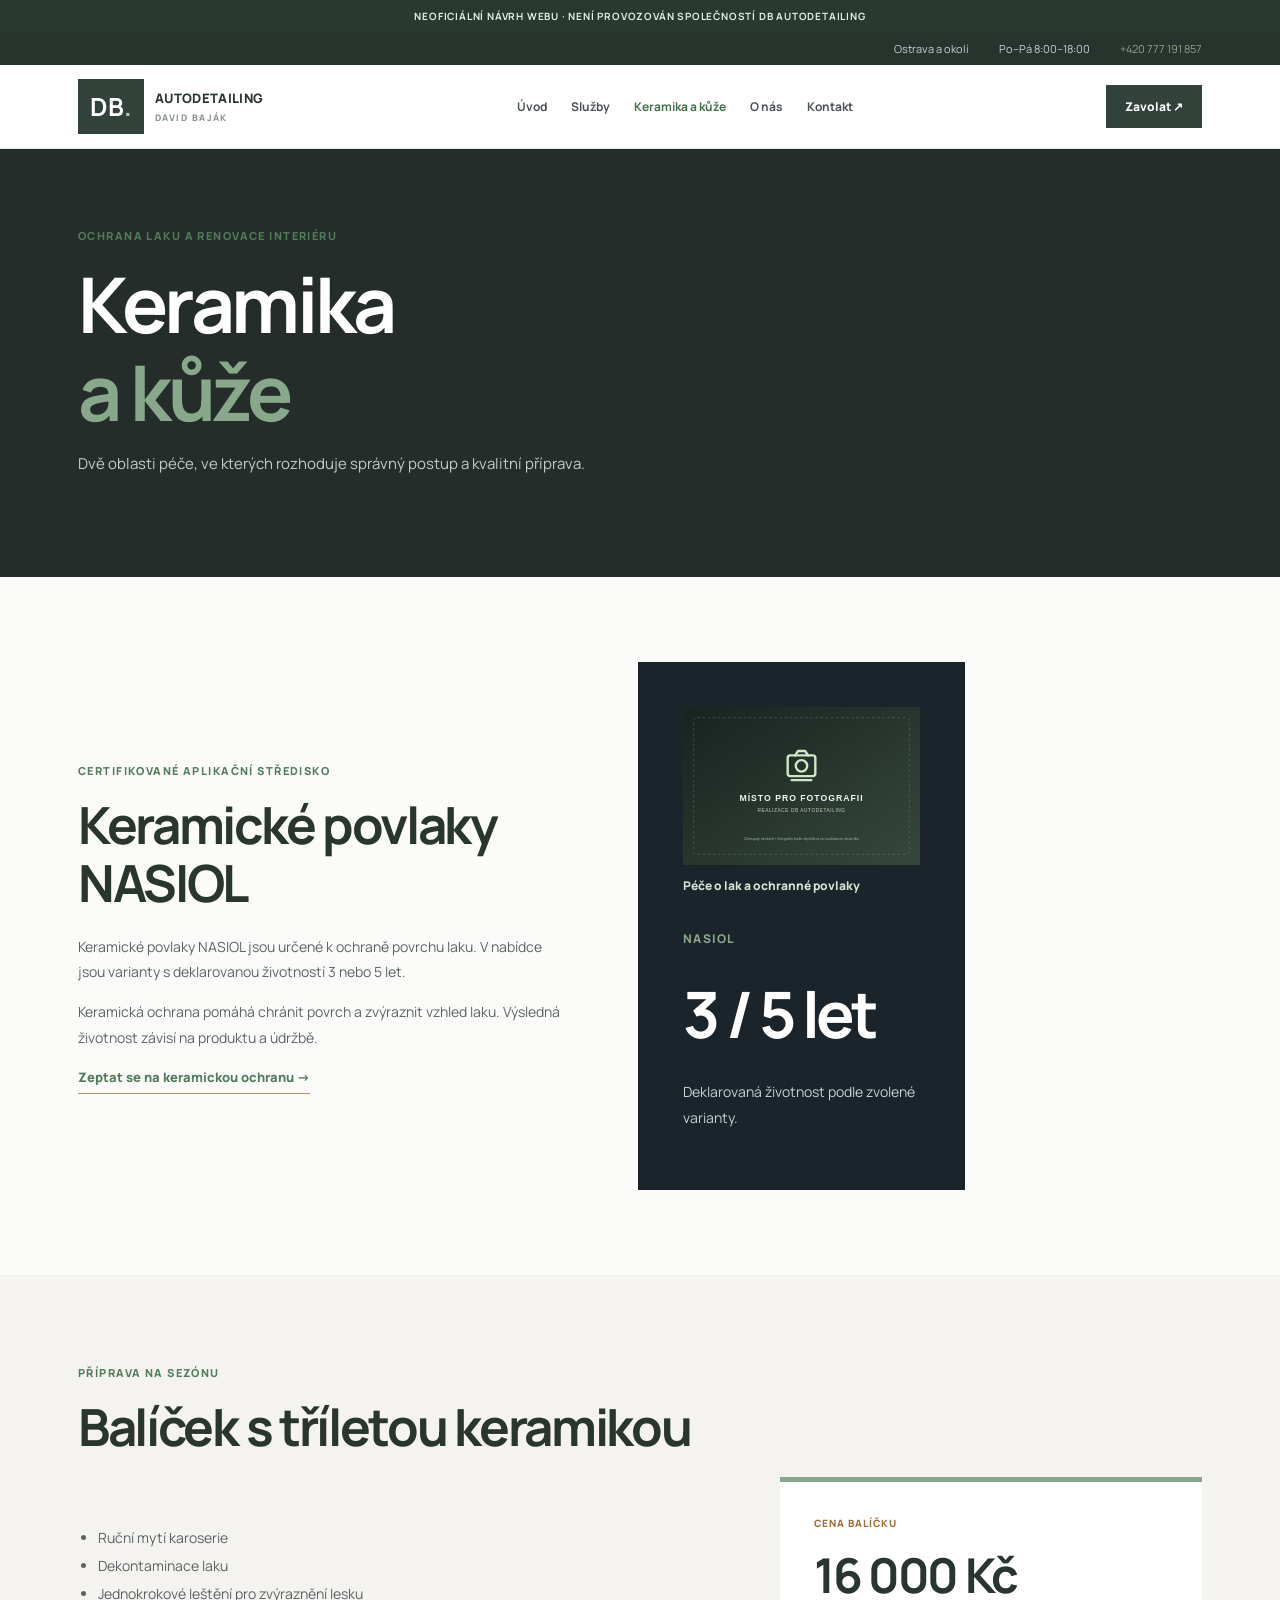
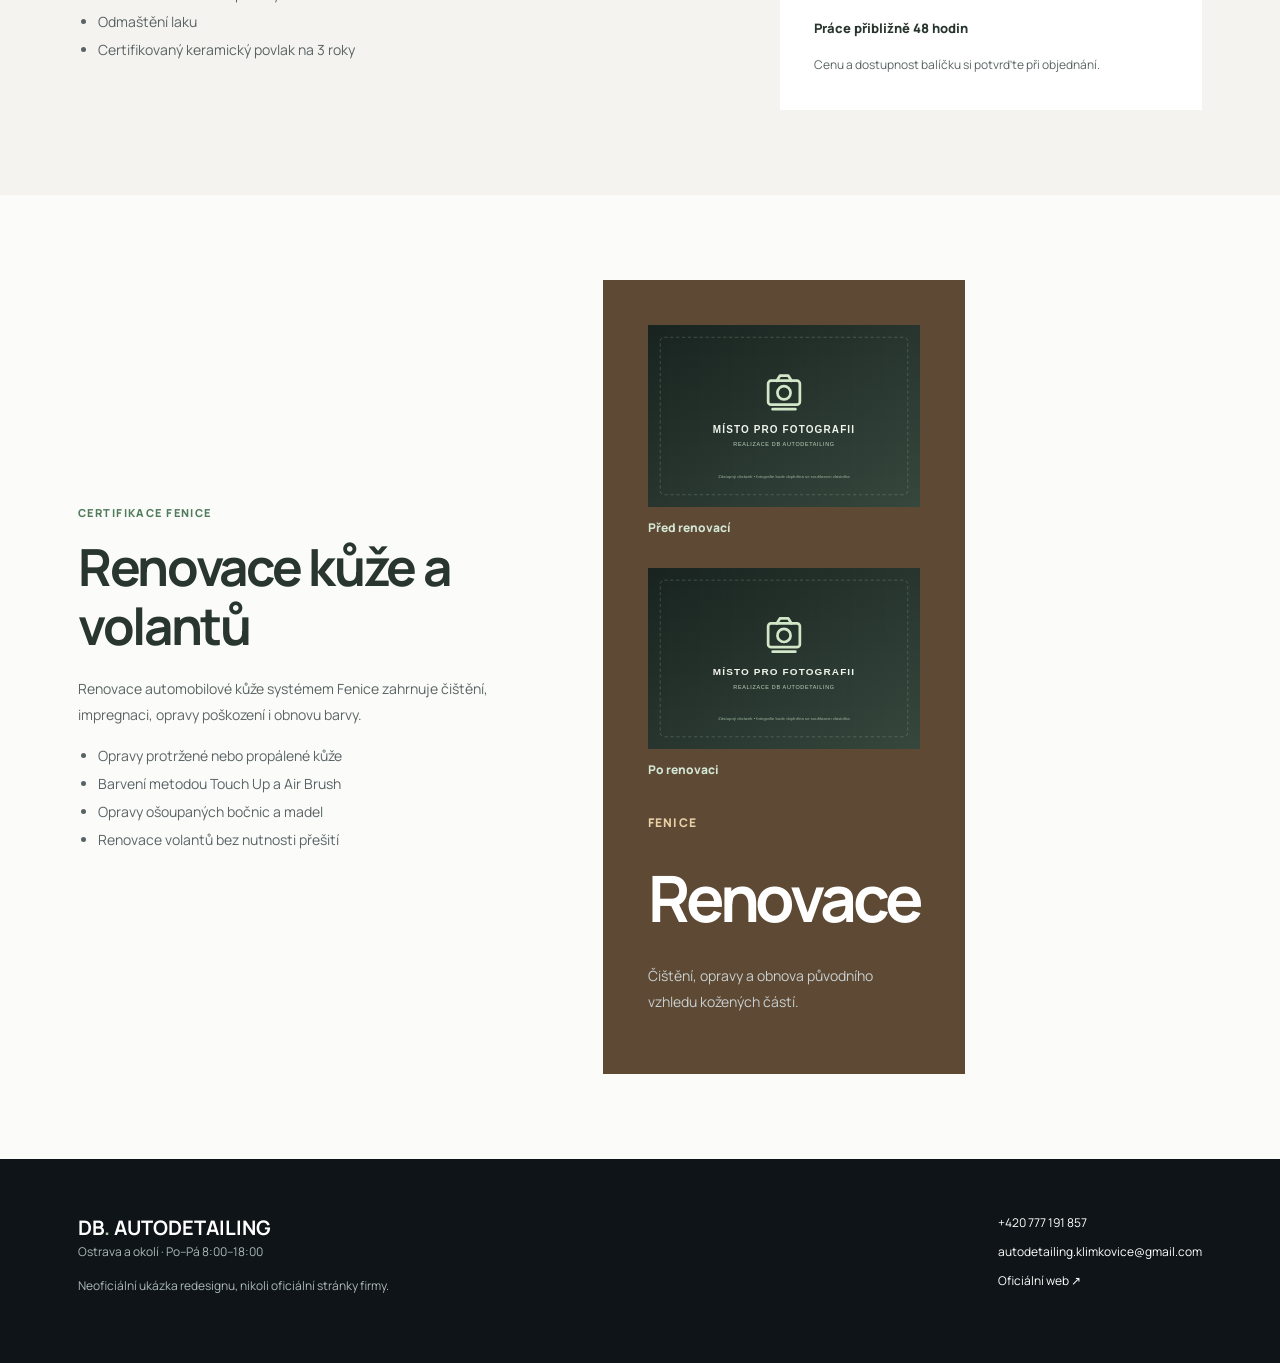
==== commit bd71adde: "Add files via upload" ====
--- a/keramika.html
+++ b/keramika.html
@@ -1,2 +1,2 @@
 <!DOCTYPE html>
-<html lang="cs"><head><meta charset="utf-8"/><meta content="width=device-width,initial-scale=1" name="viewport"/><meta content="DB Autodetailing – přehled služeb a péče o vozidla v Ostravě a okolí. Neoficiální návrh webu." name="description"/><title>Keramika a kůže | DB Autodetailing – návrh</title><link href="style.css" rel="stylesheet"/><script defer="" src="script.js"></script></head><body><div class="notice">NEOFICIÁLNÍ NÁVRH WEBU · NENÍ PROVOZOVÁN SPOLEČNOSTÍ DB AUTODETAILING</div><div class="topline"><span>Ostrava a okolí</span><span>Po–Pá 8:00–18:00</span><a href="tel:+420777191857">+420 777 191 857</a></div><header><a class="brand" href="index.html"><b>DB<span>.</span></b><span>AUTODETAILING<small>DAVID BAJÁK</small></span></a><button aria-controls="nav" aria-expanded="false" class="hamburger">☰ Menu</button><nav id="nav"><a class="" href="index.html">Úvod</a><a class="" href="sluzby.html">Služby</a><a class="active" href="keramika.html">Keramika a kůže</a><a class="" href="o-nas.html">O nás</a><a class="" href="kontakt.html">Kontakt</a></nav><a class="call" href="tel:+420777191857">Zavolat ↗</a></header><main><section class="page-hero"><div class="wrap"><span class="eyebrow">OCHRANA LAKU A RENOVACE INTERIÉRU</span><h1>Keramika<br/><em>a kůže</em></h1><p>Dvě oblasti péče, ve kterých rozhoduje správný postup a kvalitní příprava.</p></div></section><section class="section wrap split"><div><span class="eyebrow">CERTIFIKOVANÉ APLIKAČNÍ STŘEDISKO</span><h2>Keramické povlaky NASIOL</h2><p>Keramické povlaky NASIOL jsou určené k ochraně povrchu laku. V nabídce jsou varianty s deklarovanou životností 3 nebo 5 let.</p><p>Keramická ochrana pomáhá chránit povrch a zvýraznit vzhled laku. Výsledná životnost závisí na produktu a údržbě.</p><a class="text-link" href="kontakt.html">Zeptat se na keramickou ochranu →</a></div><aside class="feature-box"><figure class="inline-photo"><img alt="Detail laku vozidla při péči o povrch" loading="lazy" src="fotografie/ceramic.webp"/><figcaption>Péče o lak a ochranné povlaky</figcaption></figure><span>NASIOL</span><strong>3 / 5 let</strong><p>Deklarovaná životnost podle zvolené varianty.</p></aside></section><section class="section alt" id="balicek"><div class="wrap"><span class="eyebrow">PŘÍPRAVA NA SEZÓNU</span><h2>Balíček s tříletou keramikou</h2><div class="split"><ul class="checklist"><li>Ruční mytí karoserie</li><li>Dekontaminace laku</li><li>Jednokrokové leštění pro zvýraznění lesku</li><li>Odmaštění laku</li><li>Certifikovaný keramický povlak na 3 roky</li></ul><div class="price pale"><small>CENA BALÍČKU</small><strong>16 000 Kč</strong><span>Práce přibližně 48 hodin</span><p>Cenu a dostupnost balíčku si potvrďte při objednání.</p></div></div></div></section><section class="section wrap split" id="kuze"><div><span class="eyebrow">CERTIFIKACE FENICE</span><h2>Renovace kůže a volantů</h2><p>Renovace automobilové kůže systémem Fenice zahrnuje čištění, impregnaci, opravy poškození i obnovu barvy.</p><ul class="checklist"><li>Opravy protržené nebo propálené kůže</li><li>Barvení metodou Touch Up a Air Brush</li><li>Opravy ošoupaných bočnic a madel</li><li>Renovace volantů bez nutnosti přešití</li></ul></div><aside class="feature-box warm"><figure class="inline-photo"><img alt="Kožený díl BMW před renovací" loading="lazy" src="fotografie/leather-before.webp"/><figcaption>Před renovací</figcaption></figure><figure class="inline-photo"><img alt="Kožený díl BMW po renovaci" loading="lazy" src="fotografie/leather-after.webp"/><figcaption>Po renovaci</figcaption></figure><span>FENICE</span><strong>Renovace</strong><p>Čištění, opravy a obnova původního vzhledu kožených částí.</p></aside></section></main><footer><div><strong>DB<span class="accent">.</span> AUTODETAILING</strong><p>Ostrava a okolí · Po–Pá 8:00–18:00</p><p>Neoficiální ukázka redesignu, nikoli oficiální stránky firmy.</p></div><div><a href="tel:+420777191857">+420 777 191 857</a><a href="mailto:autodetailing.klimkovice@gmail.com">autodetailing.klimkovice@gmail.com</a><a href="https://dbautodetailing.webnode.cz/" rel="noopener" target="_blank">Oficiální web ↗</a></div></footer></body></html>+<html lang="cs"><head><meta charset="utf-8"/><meta content="width=device-width,initial-scale=1" name="viewport"/><meta content="DB Autodetailing – přehled služeb a péče o vozidla v Ostravě a okolí. Neoficiální návrh webu." name="description"/><title>Keramika a kůže | DB Autodetailing – návrh</title><link href="style.css" rel="stylesheet"/><script defer="" src="script.js"></script></head><body><div class="notice">NEOFICIÁLNÍ NÁVRH WEBU · NENÍ PROVOZOVÁN SPOLEČNOSTÍ DB AUTODETAILING</div><div class="topline"><span>Ostrava a okolí</span><span>Po–Pá 8:00–18:00</span><a href="tel:+420777191857">+420 777 191 857</a></div><header><a class="brand" href="index.html"><b>DB<span>.</span></b><span>AUTODETAILING<small>DAVID BAJÁK</small></span></a><button aria-controls="nav" aria-expanded="false" class="hamburger">☰ Menu</button><nav id="nav"><a class="" href="index.html">Úvod</a><a class="" href="sluzby.html">Služby</a><a class="active" href="keramika.html">Keramika a kůže</a><a class="" href="o-nas.html">O nás</a><a class="" href="kontakt.html">Kontakt</a></nav><a class="call" href="tel:+420777191857">Zavolat ↗</a></header><main><section class="page-hero"><div class="wrap"><span class="eyebrow">OCHRANA LAKU A RENOVACE INTERIÉRU</span><h1>Keramika<br/><em>a kůže</em></h1><p>Dvě oblasti péče, ve kterých rozhoduje správný postup a kvalitní příprava.</p></div></section><section class="section wrap split"><div><span class="eyebrow">CERTIFIKOVANÉ APLIKAČNÍ STŘEDISKO</span><h2>Keramické povlaky NASIOL</h2><p>Keramické povlaky NASIOL jsou určené k ochraně povrchu laku. V nabídce jsou varianty s deklarovanou životností 3 nebo 5 let.</p><p>Keramická ochrana pomáhá chránit povrch a zvýraznit vzhled laku. Výsledná životnost závisí na produktu a údržbě.</p><a class="text-link" href="kontakt.html">Zeptat se na keramickou ochranu →</a></div><aside class="feature-box"><figure class="inline-photo"><img alt="Detail laku vozidla při péči o povrch" loading="lazy" src="fotografie/placeholder.svg"/><figcaption>Péče o lak a ochranné povlaky</figcaption></figure><span>NASIOL</span><strong>3 / 5 let</strong><p>Deklarovaná životnost podle zvolené varianty.</p></aside></section><section class="section alt" id="balicek"><div class="wrap"><span class="eyebrow">PŘÍPRAVA NA SEZÓNU</span><h2>Balíček s tříletou keramikou</h2><div class="split"><ul class="checklist"><li>Ruční mytí karoserie</li><li>Dekontaminace laku</li><li>Jednokrokové leštění pro zvýraznění lesku</li><li>Odmaštění laku</li><li>Certifikovaný keramický povlak na 3 roky</li></ul><div class="price pale"><small>CENA BALÍČKU</small><strong>16 000 Kč</strong><span>Práce přibližně 48 hodin</span><p>Cenu a dostupnost balíčku si potvrďte při objednání.</p></div></div></div></section><section class="section wrap split" id="kuze"><div><span class="eyebrow">CERTIFIKACE FENICE</span><h2>Renovace kůže a volantů</h2><p>Renovace automobilové kůže systémem Fenice zahrnuje čištění, impregnaci, opravy poškození i obnovu barvy.</p><ul class="checklist"><li>Opravy protržené nebo propálené kůže</li><li>Barvení metodou Touch Up a Air Brush</li><li>Opravy ošoupaných bočnic a madel</li><li>Renovace volantů bez nutnosti přešití</li></ul></div><aside class="feature-box warm"><figure class="inline-photo"><img alt="Kožený díl BMW před renovací" loading="lazy" src="fotografie/placeholder.svg"/><figcaption>Před renovací</figcaption></figure><figure class="inline-photo"><img alt="Kožený díl BMW po renovaci" loading="lazy" src="fotografie/placeholder.svg"/><figcaption>Po renovaci</figcaption></figure><span>FENICE</span><strong>Renovace</strong><p>Čištění, opravy a obnova původního vzhledu kožených částí.</p></aside></section></main><footer><div><strong>DB<span class="accent">.</span> AUTODETAILING</strong><p>Ostrava a okolí · Po–Pá 8:00–18:00</p><p>Neoficiální ukázka redesignu, nikoli oficiální stránky firmy.</p></div><div><a href="tel:+420777191857">+420 777 191 857</a><a href="mailto:autodetailing.klimkovice@gmail.com">autodetailing.klimkovice@gmail.com</a><a href="https://dbautodetailing.webnode.cz/" rel="noopener" target="_blank">Oficiální web ↗</a></div></footer></body></html>
--- a/style.css
+++ b/style.css
@@ -42,3 +42,30 @@
 @media (min-width:1151px) and (max-width:1250px) {
   .quick-nav { top:auto; max-height:none; }
 }
+
+/* FINAL FIX: stable sidebar and uncropped hero photo. */
+.hero-art{background:#26372d;min-height:0;aspect-ratio:4 / 3;display:flex;align-items:center;justify-content:center;overflow:hidden}
+.hero-photo{width:100%;height:100%;min-height:0;object-fit:contain;object-position:center;display:block}
+.hero-art::after{inset:auto 0 0;height:85px;background:linear-gradient(transparent,#15231aaa)}
+@media(min-width:1051px){
+ body:has(.quick-nav-shell) main{margin-right:250px}
+ body:has(.quick-nav-shell) main > .section.wrap:not(.gallery-section),
+ body:has(.quick-nav-shell) main > .gallery-section.wrap,
+ body:has(.quick-nav-shell) main > .promo .wrap,
+ body:has(.quick-nav-shell) main > .bottom-cta .wrap{padding-right:28px}
+ .quick-nav-shell{height:0!important;padding:0!important;position:static!important}
+ .quick-nav{position:fixed!important;right:16px!important;top:105px!important;width:218px!important;max-height:calc(100dvh - 120px)!important;overflow-y:auto!important;display:flex!important;flex-direction:column!important;grid-template-columns:none!important;gap:3px!important;z-index:15!important;box-shadow:0 12px 35px #15271c20!important}
+ .quick-nav .eyebrow{display:block!important;grid-column:auto!important;margin:5px 7px 9px!important}
+ .hero-grid{grid-template-columns:minmax(0,1fr) minmax(0,.9fr);gap:26px}
+ .hero-grid>div{min-width:0}
+ .hero-grid h1{font-size:clamp(43px,4.6vw,73px)}
+}
+@media(max-width:1050px){
+ body:has(.quick-nav-shell) main{margin-right:0!important}
+ .quick-nav-shell{height:auto!important;position:relative!important;padding-top:24px!important;padding-bottom:16px!important}
+ .quick-nav{position:static!important;width:100%!important;max-height:none!important;overflow:visible!important;display:grid!important;grid-template-columns:repeat(2,minmax(0,1fr))!important;box-shadow:none!important}
+ .quick-nav .eyebrow{grid-column:1/-1!important;display:block!important}
+ .hero-grid{grid-template-columns:1fr}
+ .hero-art{max-width:720px;width:100%;margin-bottom:40px}
+}
+@media(max-width:520px){.quick-nav{grid-template-columns:1fr!important}.hero-art{aspect-ratio:4 / 3}}
